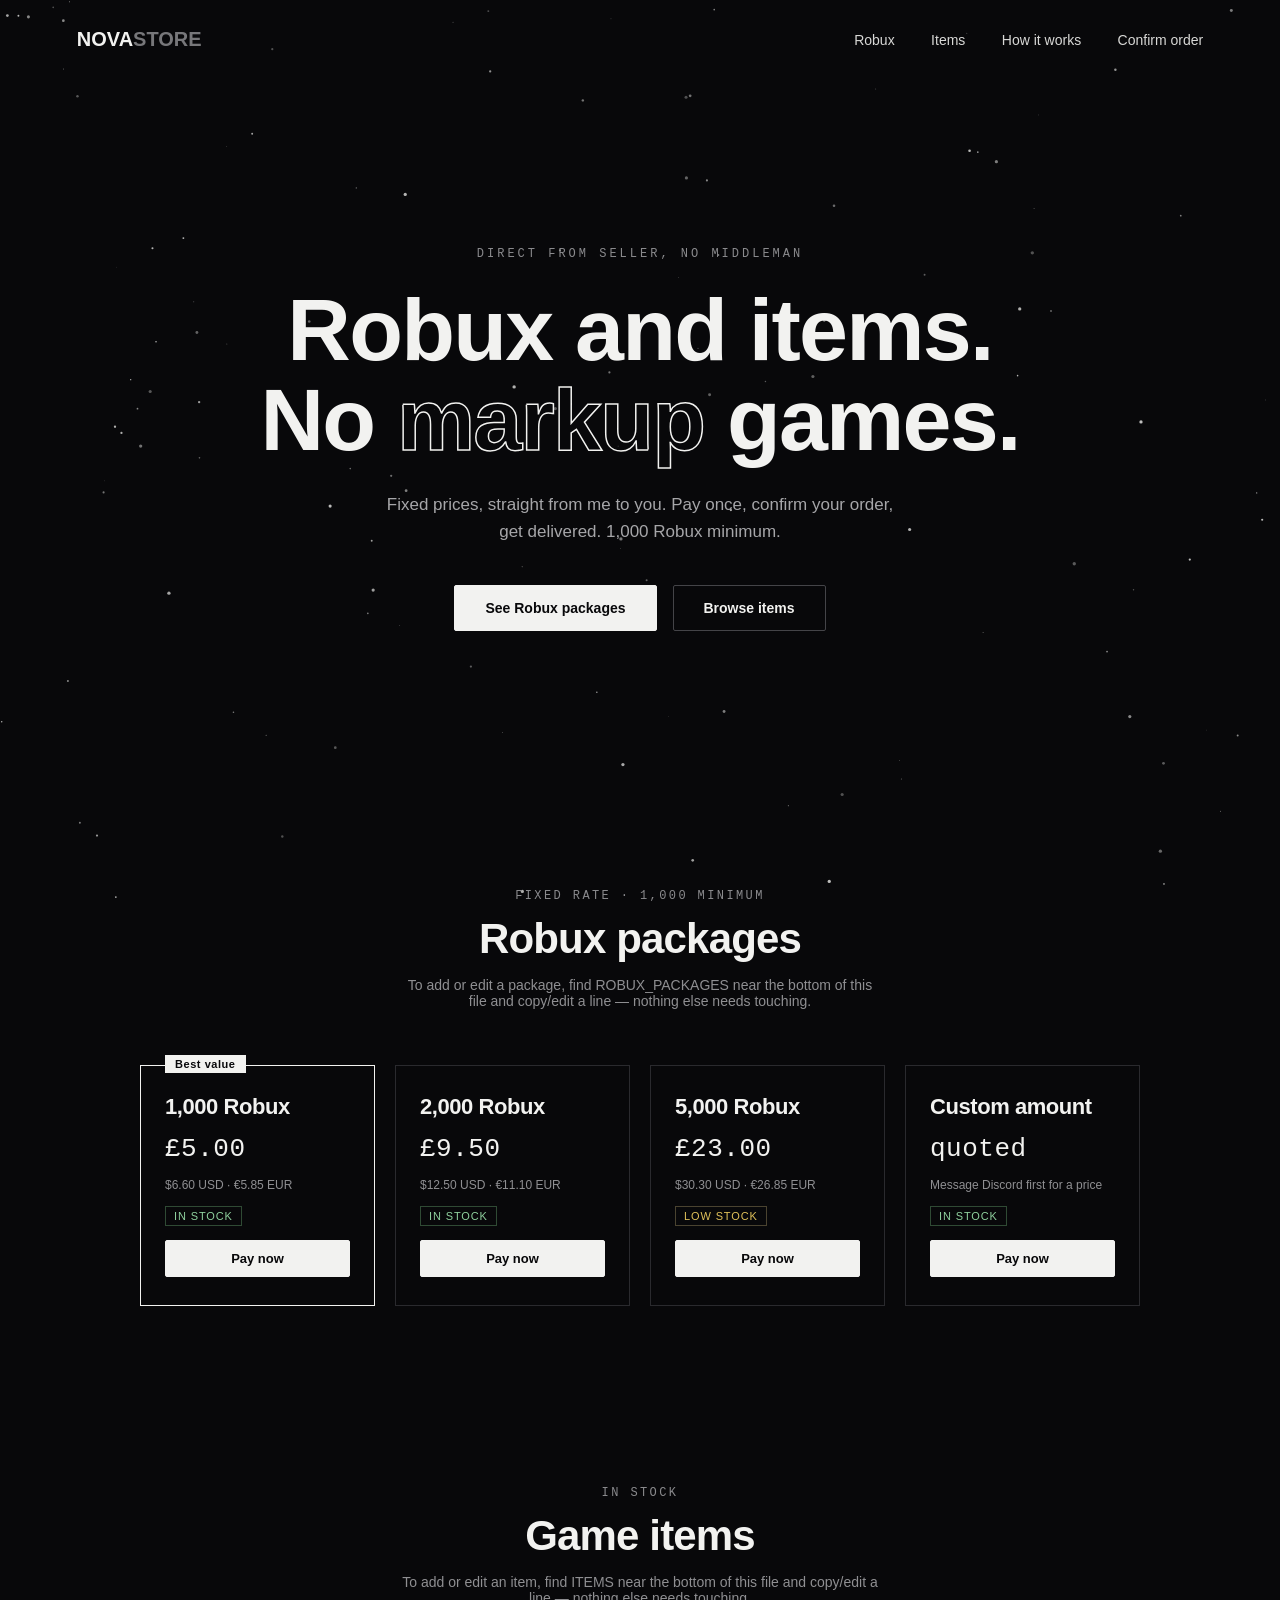
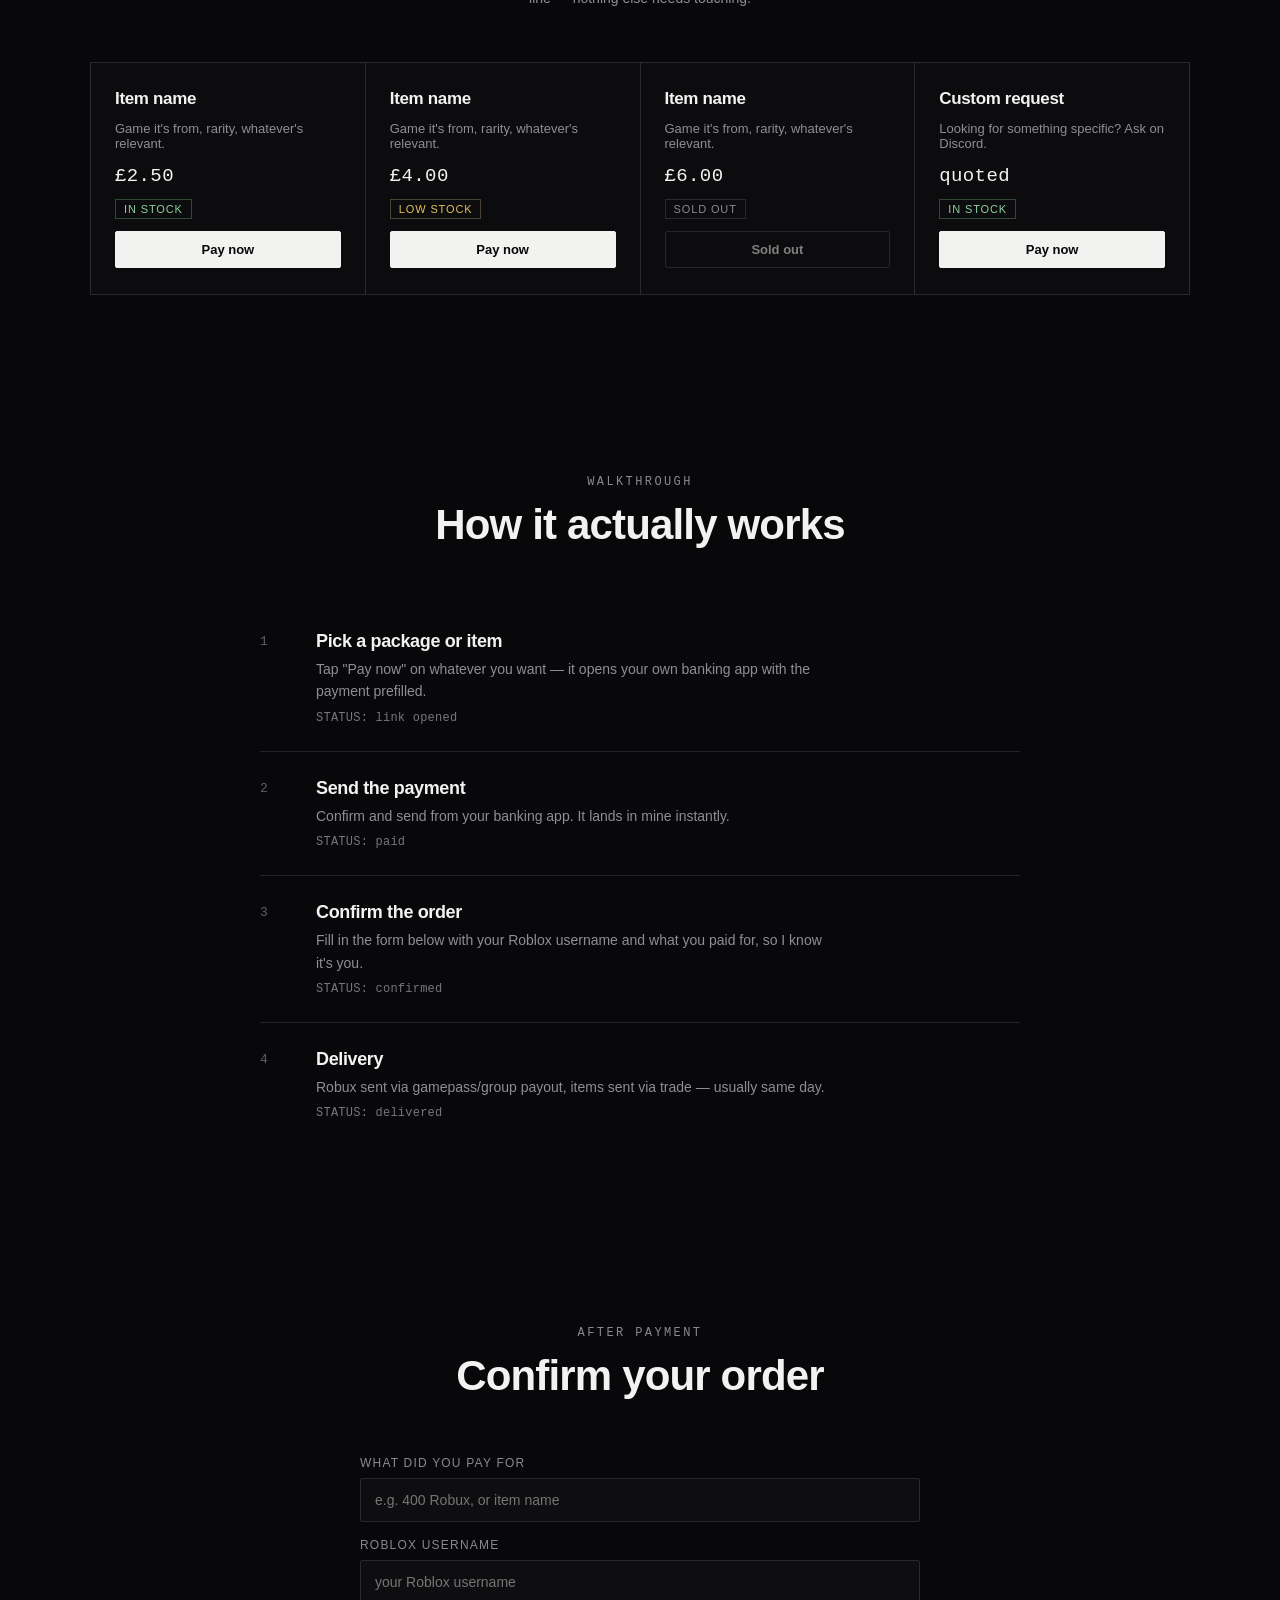
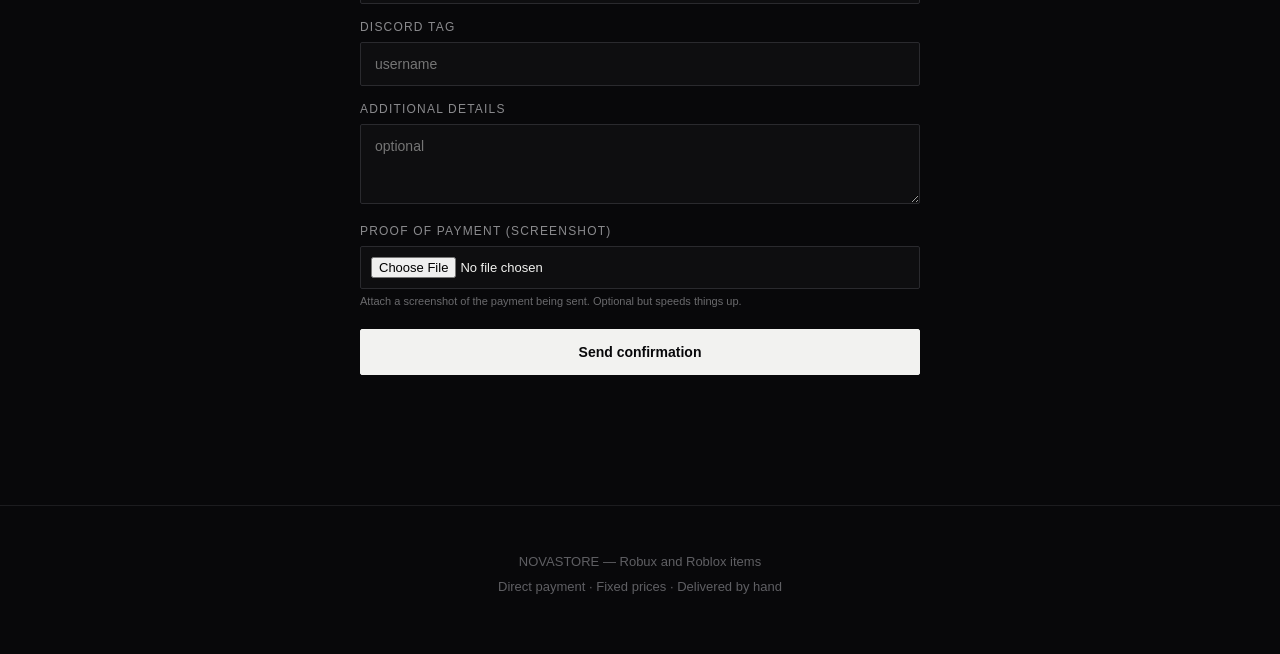
==== index.html @ 6acea012 "Add files via upload" ====
<!DOCTYPE html>
<html lang="en">
<head>
<meta charset="UTF-8">
<meta name="viewport" content="width=device-width, initial-scale=1.0">
<title>NOVA STORE — Robux & Roblox items</title>
<style>
  * { margin:0; padding:0; box-sizing:border-box; }
  html { scroll-behavior: smooth; }
  body {
    background:#08080a; color:#f2f2f0;
    font-family:'Inter', -apple-system, BlinkMacSystemFont, sans-serif;
    overflow-x:hidden;
  }
  #stars { position:fixed; top:0; left:0; width:100%; height:100%; z-index:0; pointer-events:none; }
  .content { position:relative; z-index:1; }

  h1,h2,h3 { font-family:'Space Grotesk','Archivo Black',sans-serif; letter-spacing:-0.02em; }
  .mono { font-family:'JetBrains Mono', monospace; letter-spacing:0.02em; }

  nav {
    display:flex; justify-content:space-between; align-items:center;
    padding:28px 6%; position:relative; z-index:5;
  }
  .logo { font-size:20px; font-weight:700; }
  .logo span { color:#77777a; }
  nav a { color:#d8d8d6; text-decoration:none; margin-left:32px; font-size:14px; font-weight:500; }
  nav a:hover { color:#fff; }

  .hero {
    min-height:80vh; display:flex; flex-direction:column; justify-content:center; align-items:center;
    text-align:center; padding:0 6%;
  }
  .hero .eyebrow {
    font-size:12px; color:#8a8a8d; text-transform:uppercase; letter-spacing:0.25em; margin-bottom:24px;
  }
  .hero h1 {
    font-size:clamp(40px, 8vw, 88px); font-weight:700; line-height:1.02; max-width:960px;
  }
  .hero h1 .out { -webkit-text-stroke:1.5px #f2f2f0; color:transparent; }
  .hero p {
    color:#a6a6a9; font-size:17px; max-width:520px; margin:26px 0 40px; line-height:1.6;
  }
  .btn-row { display:flex; gap:16px; flex-wrap:wrap; justify-content:center; }
  .btn {
    padding:14px 30px; border-radius:2px; font-size:14px; font-weight:600; cursor:pointer;
    text-decoration:none; display:inline-block; transition:all .2s ease; border:none;
  }
  .btn-primary { background:#f2f2f0; color:#08080a; border:1px solid #f2f2f0; }
  .btn-primary:hover { background:transparent; color:#f2f2f0; }
  .btn-ghost { background:transparent; color:#f2f2f0; border:1px solid #444448; }
  .btn-ghost:hover { border-color:#f2f2f0; }
  .btn-small { padding:10px 18px; font-size:13px; width:100%; text-align:center; }

  section { padding:90px 6%; }
  .section-head { text-align:center; margin-bottom:56px; }
  .section-head .tag { font-size:12px; color:#8a8a8d; text-transform:uppercase; letter-spacing:0.2em; }
  .section-head h2 { font-size:clamp(28px,4vw,42px); margin-top:12px; }
  .section-head p { color:#8f8f92; font-size:14px; margin-top:14px; max-width:480px; margin-left:auto; margin-right:auto; }

  .pack-grid {
    display:grid; grid-template-columns:repeat(auto-fit, minmax(220px,1fr)); gap:20px;
    max-width:1000px; margin:0 auto;
  }
  .pack-card {
    border:1px solid #2a2a2e; padding:28px 24px; position:relative; display:flex; flex-direction:column; gap:14px;
  }
  .pack-card.featured { border:1px solid #f2f2f0; }
  .pack-card .badge {
    position:absolute; top:-11px; left:24px; background:#f2f2f0; color:#08080a;
    font-size:11px; font-weight:700; padding:3px 10px; letter-spacing:0.05em;
  }
  .pack-card h3 { font-size:22px; }
  .pack-card .price { font-size:26px; }
  .pack-card .price small { font-size:13px; color:#8f8f92; font-weight:400; }
  .pack-card .note { color:#8f8f92; font-size:12px; }
  .stock { font-size:11px; text-transform:uppercase; letter-spacing:0.08em; padding:3px 8px; border:1px solid #3a3a3e; display:inline-block; width:fit-content; }
  .stock.in { color:#8fd19e; border-color:#2f4a34; }
  .stock.low { color:#e0c15a; border-color:#4a4330; }
  .stock.out { color:#8a8a8d; border-color:#2a2a2e; }

  .item-grid {
    display:grid; grid-template-columns:repeat(auto-fit, minmax(230px,1fr)); gap:1px;
    background:#2a2a2e; max-width:1100px; margin:0 auto; border:1px solid #2a2a2e;
  }
  .item-card { background:#0c0c0e; padding:26px 24px; display:flex; flex-direction:column; gap:12px; }
  .item-card h3 { font-size:17px; }
  .item-card p { color:#8f8f92; font-size:13px; }
  .item-card .price { font-size:19px; margin-top:2px; }

  .steps { max-width:760px; margin:0 auto; }
  .step {
    display:flex; gap:24px; padding:26px 0; border-bottom:1px solid #232326;
  }
  .step:last-child { border-bottom:none; }
  .step .n { font-size:13px; color:#5f5f63; min-width:32px; padding-top:3px; }
  .step h3 { font-size:18px; margin-bottom:6px; }
  .step p { color:#8f8f92; font-size:14px; line-height:1.6; max-width:520px; }
  .step .stat { margin-top:8px; font-size:12px; color:#77777a; }

  form {
    max-width:560px; margin:0 auto; display:flex; flex-direction:column; gap:16px;
  }
  .field label {
    display:block; font-size:12px; color:#8a8a8d; text-transform:uppercase;
    letter-spacing:0.1em; margin-bottom:8px;
  }
  input, select, textarea {
    width:100%; background:#0e0e10; border:1px solid #2a2a2e; color:#f2f2f0;
    padding:13px 14px; font-size:14px; font-family:inherit; border-radius:2px;
  }
  input:focus, select:focus, textarea:focus { outline:none; border-color:#f2f2f0; }
  textarea { resize:vertical; min-height:80px; }
  .submit-status { font-size:13px; margin-top:6px; min-height:18px; }
  input[type="file"] { padding:10px; font-size:13px; }
  .field .hint { font-size:11px; color:#6a6a6d; margin-top:6px; }

  footer {
    text-align:center; padding:48px 6% 60px; color:#5f5f63; font-size:13px; border-top:1px solid #1c1c1f;
  }

  @media (max-width:640px) {
    nav a { margin-left:16px; font-size:13px; }
    section { padding:64px 6%; }
  }
</style>
</head>
<body>

<canvas id="stars"></canvas>

<div class="content">

  <nav>
    <div class="logo">NOVA<span>STORE</span></div>
    <div>
      <a href="#robux">Robux</a>
      <a href="#items">Items</a>
      <a href="#how">How it works</a>
      <a href="#confirm">Confirm order</a>
    </div>
  </nav>

  <div class="hero">
    <div class="eyebrow mono">Direct from seller, no middleman</div>
    <h1>Robux and items.<br>No <span class="out">markup</span> games.</h1>
    <p>Fixed prices, straight from me to you. Pay once, confirm your order, get delivered. 1,000 Robux minimum.</p>
    <div class="btn-row">
      <a href="#robux" class="btn btn-primary">See Robux packages</a>
      <a href="#items" class="btn btn-ghost">Browse items</a>
    </div>
  </div>

  <section id="robux">
    <div class="section-head">
      <div class="tag mono">Fixed rate · 1,000 minimum</div>
      <h2>Robux packages</h2>
      <p>To add or edit a package, find ROBUX_PACKAGES near the bottom of this file and copy/edit a line — nothing else needs touching.</p>
    </div>
    <div class="pack-grid" id="packGrid"></div>
  </section>

  <section id="items">
    <div class="section-head">
      <div class="tag mono">In stock</div>
      <h2>Game items</h2>
      <p>To add or edit an item, find ITEMS near the bottom of this file and copy/edit a line — nothing else needs touching.</p>
    </div>
    <div class="item-grid" id="itemGrid"></div>
  </section>

  <section id="how">
    <div class="section-head">
      <div class="tag mono">Walkthrough</div>
      <h2>How it actually works</h2>
    </div>
    <div class="steps">
      <div class="step">
        <div class="n mono">1</div>
        <div>
          <h3>Pick a package or item</h3>
          <p>Tap "Pay now" on whatever you want — it opens your own banking app with the payment prefilled.</p>
          <div class="stat mono">STATUS: link opened</div>
        </div>
      </div>
      <div class="step">
        <div class="n mono">2</div>
        <div>
          <h3>Send the payment</h3>
          <p>Confirm and send from your banking app. It lands in mine instantly.</p>
          <div class="stat mono">STATUS: paid</div>
        </div>
      </div>
      <div class="step">
        <div class="n mono">3</div>
        <div>
          <h3>Confirm the order</h3>
          <p>Fill in the form below with your Roblox username and what you paid for, so I know it's you.</p>
          <div class="stat mono">STATUS: confirmed</div>
        </div>
      </div>
      <div class="step">
        <div class="n mono">4</div>
        <div>
          <h3>Delivery</h3>
          <p>Robux sent via gamepass/group payout, items sent via trade — usually same day.</p>
          <div class="stat mono">STATUS: delivered</div>
        </div>
      </div>
    </div>
  </section>

  <section id="confirm">
    <div class="section-head">
      <div class="tag mono">After payment</div>
      <h2>Confirm your order</h2>
    </div>
    <form id="orderForm">
      <div class="field">
        <label>What did you pay for</label>
        <input type="text" name="purchase" placeholder="e.g. 400 Robux, or item name" required>
      </div>
      <div class="field">
        <label>Roblox username</label>
        <input type="text" name="roblox" placeholder="your Roblox username" required>
      </div>
      <div class="field">
        <label>Discord tag</label>
        <input type="text" name="discord" placeholder="username" required>
      </div>
      <div class="field">
        <label>Additional details</label>
        <textarea name="notes" placeholder="optional"></textarea>
      </div>
      <div class="field">
        <label>Proof of payment (screenshot)</label>
        <input type="file" name="proof" accept="image/*">
        <div class="hint">Attach a screenshot of the payment being sent. Optional but speeds things up.</div>
      </div>
      <button type="submit" class="btn btn-primary" style="margin-top:6px;">Send confirmation</button>
      <div class="submit-status mono" id="submitStatus"></div>
    </form>
  </section>

  <footer>
    <div>NOVASTORE — Robux and Roblox items</div>
    <div style="margin-top:10px;">Direct payment · Fixed prices · Delivered by hand</div>
  </footer>

</div>

<script>
  const canvas = document.getElementById('stars');
  const ctx = canvas.getContext('2d');
  let w, h, stars;

  function resize() {
    w = canvas.width = window.innerWidth;
    h = canvas.height = window.innerHeight;
  }
  function initStars() {
    stars = [];
    const count = Math.floor((w * h) / 9000);
    for (let i = 0; i < count; i++) {
      stars.push({
        x: Math.random() * w,
        y: Math.random() * h,
        r: Math.random() * 1.4 + 0.3,
        vx: (Math.random() - 0.5) * 0.15,
        vy: (Math.random() - 0.5) * 0.15,
        alpha: Math.random() * 0.5 + 0.3
      });
    }
  }
  function draw() {
    ctx.clearRect(0, 0, w, h);
    for (const s of stars) {
      s.x += s.vx; s.y += s.vy;
      if (s.x < 0) s.x = w; if (s.x > w) s.x = 0;
      if (s.y < 0) s.y = h; if (s.y > h) s.y = 0;
      ctx.beginPath();
      ctx.arc(s.x, s.y, s.r, 0, Math.PI * 2);
      ctx.fillStyle = `rgba(242,242,240,${s.alpha})`;
      ctx.fill();
    }
    requestAnimationFrame(draw);
  }
  window.addEventListener('resize', () => { resize(); initStars(); });
  resize(); initStars(); draw();

  // ============================================================
  // EDIT BELOW TO ADD / CHANGE ROBUX PACKAGES AND ITEMS
  // Copy an existing line, change the values, save the file.
  // stock: "in" | "low" | "out"
  // ============================================================
  const ROBUX_PACKAGES = [
    { amount: "1,000 Robux", price: "£5.00", note: "$6.60 USD · €5.85 EUR", stock: "in", featured: true, link: "MONZO_LINK_1" },
    { amount: "2,000 Robux", price: "£9.50", note: "$12.50 USD · €11.10 EUR", stock: "in", featured: false, link: "MONZO_LINK_2" },
    { amount: "5,000 Robux", price: "£23.00", note: "$30.30 USD · €26.85 EUR", stock: "low", featured: false, link: "MONZO_LINK_3" },
    { amount: "Custom amount", price: "quoted", note: "Message Discord first for a price", stock: "in", featured: false, link: "#confirm" }
  ];

  const ITEMS = [
    { name: "Item name", desc: "Game it's from, rarity, whatever's relevant.", price: "£2.50", stock: "in", link: "MONZO_LINK_4" },
    { name: "Item name", desc: "Game it's from, rarity, whatever's relevant.", price: "£4.00", stock: "low", link: "MONZO_LINK_5" },
    { name: "Item name", desc: "Game it's from, rarity, whatever's relevant.", price: "£6.00", stock: "out", link: "MONZO_LINK_6" },
    { name: "Custom request", desc: "Looking for something specific? Ask on Discord.", price: "quoted", stock: "in", link: "#confirm" }
  ];

  const stockLabel = { in: "In stock", low: "Low stock", out: "Sold out" };

  function renderPackages() {
    const grid = document.getElementById('packGrid');
    grid.innerHTML = ROBUX_PACKAGES.map(p => `
      <div class="pack-card ${p.featured ? 'featured' : ''}">
        ${p.featured ? '<div class="badge">Best value</div>' : ''}
        <h3>${p.amount}</h3>
        <div class="price mono">${p.price}</div>
        <div class="note">${p.note}</div>
        <div class="stock ${p.stock}">${stockLabel[p.stock]}</div>
        ${p.stock === 'out'
          ? `<button class="btn btn-ghost btn-small" disabled style="opacity:.5;cursor:not-allowed;">Sold out</button>`
          : `<a href="${p.link}" target="${p.link.startsWith('#') ? '_self' : '_blank'}" class="btn btn-primary btn-small">Pay now</a>`
        }
      </div>
    `).join('');
  }

  function renderItems() {
    const grid = document.getElementById('itemGrid');
    grid.innerHTML = ITEMS.map(i => `
      <div class="item-card">
        <h3>${i.name}</h3>
        <p>${i.desc}</p>
        <div class="price mono">${i.price}</div>
        <div class="stock ${i.stock}">${stockLabel[i.stock]}</div>
        ${i.stock === 'out'
          ? `<button class="btn btn-ghost btn-small" disabled style="opacity:.5;cursor:not-allowed;">Sold out</button>`
          : `<a href="${i.link}" target="${i.link.startsWith('#') ? '_self' : '_blank'}" class="btn btn-primary btn-small">Pay now</a>`
        }
      </div>
    `).join('');
  }

  renderPackages();
  renderItems();

  const WEBHOOK_URL = "PASTE_YOUR_DISCORD_WEBHOOK_URL_HERE";

  document.getElementById('orderForm').addEventListener('submit', async (e) => {
    e.preventDefault();
    const status = document.getElementById('submitStatus');
    const formEl = e.target;
    const data = Object.fromEntries(new FormData(formEl).entries());
    const fileInput = formEl.querySelector('input[type="file"]');
    const file = fileInput.files[0];

    if (WEBHOOK_URL.includes("PASTE_YOUR")) {
      status.textContent = "Webhook not configured yet — edit WEBHOOK_URL in the script.";
      status.style.color = "#e0a15a";
      return;
    }

    status.textContent = "Sending confirmation...";
    status.style.color = "#8f8f92";

    const embed = {
      embeds: [{
        title: "New order confirmation",
        color: 0xf2f2f0,
        fields: [
          { name: "Purchase", value: data.purchase, inline: true },
          { name: "Roblox username", value: data.roblox, inline: true },
          { name: "Discord", value: data.discord, inline: true },
          { name: "Additional details", value: data.notes || "none" }
        ],
        timestamp: new Date().toISOString()
      }]
    };

    try {
      let res;
      if (file) {
        // Send as multipart so the screenshot attaches directly to the Discord message
        const payload = new FormData();
        payload.append('payload_json', JSON.stringify(embed));
        payload.append('files[0]', file, file.name);
        res = await fetch(WEBHOOK_URL, { method: "POST", body: payload });
      } else {
        res = await fetch(WEBHOOK_URL, {
          method: "POST",
          headers: { "Content-Type": "application/json" },
          body: JSON.stringify(embed)
        });
      }
      if (res.ok) {
        status.textContent = "Sent — check Discord shortly.";
        status.style.color = "#8fd19e";
        formEl.reset();
      } else {
        status.textContent = "Something went wrong sending the confirmation.";
        status.style.color = "#e08a8a";
      }
    } catch (err) {
      status.textContent = "Network error — try again.";
      status.style.color = "#e08a8a";
    }
  });
</script>

</body>
</html>
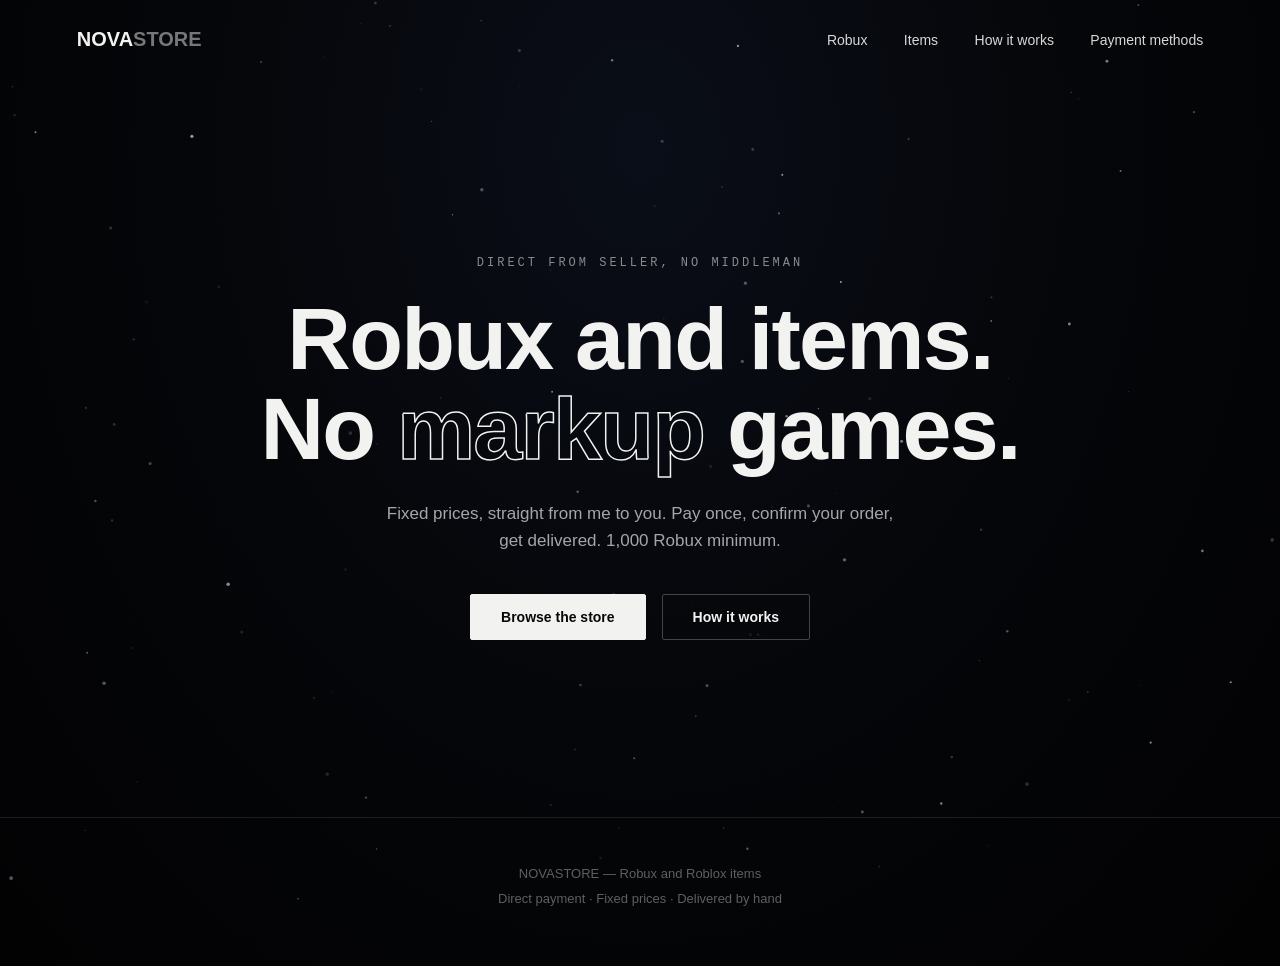
==== commit dd836684: "Add files via upload" ====
--- a/index.html
+++ b/index.html
@@ -4,126 +4,7 @@
 <meta charset="UTF-8">
 <meta name="viewport" content="width=device-width, initial-scale=1.0">
 <title>NOVA STORE — Robux & Roblox items</title>
-<style>
-  * { margin:0; padding:0; box-sizing:border-box; }
-  html { scroll-behavior: smooth; }
-  body {
-    background:#08080a; color:#f2f2f0;
-    font-family:'Inter', -apple-system, BlinkMacSystemFont, sans-serif;
-    overflow-x:hidden;
-  }
-  #stars { position:fixed; top:0; left:0; width:100%; height:100%; z-index:0; pointer-events:none; }
-  .content { position:relative; z-index:1; }
-
-  h1,h2,h3 { font-family:'Space Grotesk','Archivo Black',sans-serif; letter-spacing:-0.02em; }
-  .mono { font-family:'JetBrains Mono', monospace; letter-spacing:0.02em; }
-
-  nav {
-    display:flex; justify-content:space-between; align-items:center;
-    padding:28px 6%; position:relative; z-index:5;
-  }
-  .logo { font-size:20px; font-weight:700; }
-  .logo span { color:#77777a; }
-  nav a { color:#d8d8d6; text-decoration:none; margin-left:32px; font-size:14px; font-weight:500; }
-  nav a:hover { color:#fff; }
-
-  .hero {
-    min-height:80vh; display:flex; flex-direction:column; justify-content:center; align-items:center;
-    text-align:center; padding:0 6%;
-  }
-  .hero .eyebrow {
-    font-size:12px; color:#8a8a8d; text-transform:uppercase; letter-spacing:0.25em; margin-bottom:24px;
-  }
-  .hero h1 {
-    font-size:clamp(40px, 8vw, 88px); font-weight:700; line-height:1.02; max-width:960px;
-  }
-  .hero h1 .out { -webkit-text-stroke:1.5px #f2f2f0; color:transparent; }
-  .hero p {
-    color:#a6a6a9; font-size:17px; max-width:520px; margin:26px 0 40px; line-height:1.6;
-  }
-  .btn-row { display:flex; gap:16px; flex-wrap:wrap; justify-content:center; }
-  .btn {
-    padding:14px 30px; border-radius:2px; font-size:14px; font-weight:600; cursor:pointer;
-    text-decoration:none; display:inline-block; transition:all .2s ease; border:none;
-  }
-  .btn-primary { background:#f2f2f0; color:#08080a; border:1px solid #f2f2f0; }
-  .btn-primary:hover { background:transparent; color:#f2f2f0; }
-  .btn-ghost { background:transparent; color:#f2f2f0; border:1px solid #444448; }
-  .btn-ghost:hover { border-color:#f2f2f0; }
-  .btn-small { padding:10px 18px; font-size:13px; width:100%; text-align:center; }
-
-  section { padding:90px 6%; }
-  .section-head { text-align:center; margin-bottom:56px; }
-  .section-head .tag { font-size:12px; color:#8a8a8d; text-transform:uppercase; letter-spacing:0.2em; }
-  .section-head h2 { font-size:clamp(28px,4vw,42px); margin-top:12px; }
-  .section-head p { color:#8f8f92; font-size:14px; margin-top:14px; max-width:480px; margin-left:auto; margin-right:auto; }
-
-  .pack-grid {
-    display:grid; grid-template-columns:repeat(auto-fit, minmax(220px,1fr)); gap:20px;
-    max-width:1000px; margin:0 auto;
-  }
-  .pack-card {
-    border:1px solid #2a2a2e; padding:28px 24px; position:relative; display:flex; flex-direction:column; gap:14px;
-  }
-  .pack-card.featured { border:1px solid #f2f2f0; }
-  .pack-card .badge {
-    position:absolute; top:-11px; left:24px; background:#f2f2f0; color:#08080a;
-    font-size:11px; font-weight:700; padding:3px 10px; letter-spacing:0.05em;
-  }
-  .pack-card h3 { font-size:22px; }
-  .pack-card .price { font-size:26px; }
-  .pack-card .price small { font-size:13px; color:#8f8f92; font-weight:400; }
-  .pack-card .note { color:#8f8f92; font-size:12px; }
-  .stock { font-size:11px; text-transform:uppercase; letter-spacing:0.08em; padding:3px 8px; border:1px solid #3a3a3e; display:inline-block; width:fit-content; }
-  .stock.in { color:#8fd19e; border-color:#2f4a34; }
-  .stock.low { color:#e0c15a; border-color:#4a4330; }
-  .stock.out { color:#8a8a8d; border-color:#2a2a2e; }
-
-  .item-grid {
-    display:grid; grid-template-columns:repeat(auto-fit, minmax(230px,1fr)); gap:1px;
-    background:#2a2a2e; max-width:1100px; margin:0 auto; border:1px solid #2a2a2e;
-  }
-  .item-card { background:#0c0c0e; padding:26px 24px; display:flex; flex-direction:column; gap:12px; }
-  .item-card h3 { font-size:17px; }
-  .item-card p { color:#8f8f92; font-size:13px; }
-  .item-card .price { font-size:19px; margin-top:2px; }
-
-  .steps { max-width:760px; margin:0 auto; }
-  .step {
-    display:flex; gap:24px; padding:26px 0; border-bottom:1px solid #232326;
-  }
-  .step:last-child { border-bottom:none; }
-  .step .n { font-size:13px; color:#5f5f63; min-width:32px; padding-top:3px; }
-  .step h3 { font-size:18px; margin-bottom:6px; }
-  .step p { color:#8f8f92; font-size:14px; line-height:1.6; max-width:520px; }
-  .step .stat { margin-top:8px; font-size:12px; color:#77777a; }
-
-  form {
-    max-width:560px; margin:0 auto; display:flex; flex-direction:column; gap:16px;
-  }
-  .field label {
-    display:block; font-size:12px; color:#8a8a8d; text-transform:uppercase;
-    letter-spacing:0.1em; margin-bottom:8px;
-  }
-  input, select, textarea {
-    width:100%; background:#0e0e10; border:1px solid #2a2a2e; color:#f2f2f0;
-    padding:13px 14px; font-size:14px; font-family:inherit; border-radius:2px;
-  }
-  input:focus, select:focus, textarea:focus { outline:none; border-color:#f2f2f0; }
-  textarea { resize:vertical; min-height:80px; }
-  .submit-status { font-size:13px; margin-top:6px; min-height:18px; }
-  input[type="file"] { padding:10px; font-size:13px; }
-  .field .hint { font-size:11px; color:#6a6a6d; margin-top:6px; }
-
-  footer {
-    text-align:center; padding:48px 6% 60px; color:#5f5f63; font-size:13px; border-top:1px solid #1c1c1f;
-  }
-
-  @media (max-width:640px) {
-    nav a { margin-left:16px; font-size:13px; }
-    section { padding:64px 6%; }
-  }
-</style>
+<link rel="stylesheet" href="style.css">
 </head>
 <body>
 
@@ -132,12 +13,12 @@
 <div class="content">
 
   <nav>
-    <div class="logo">NOVA<span>STORE</span></div>
-    <div>
-      <a href="#robux">Robux</a>
-      <a href="#items">Items</a>
-      <a href="#how">How it works</a>
-      <a href="#confirm">Confirm order</a>
+    <a href="index.html" class="logo">NOVA<span>STORE</span></a>
+    <div class="links">
+      <a href="store.html#robux">Robux</a>
+      <a href="store.html#items">Items</a>
+      <a href="store.html#how">How it works</a>
+      <a href="store.html#payments">Payment methods</a>
     </div>
   </nav>
 
@@ -146,101 +27,10 @@
     <h1>Robux and items.<br>No <span class="out">markup</span> games.</h1>
     <p>Fixed prices, straight from me to you. Pay once, confirm your order, get delivered. 1,000 Robux minimum.</p>
     <div class="btn-row">
-      <a href="#robux" class="btn btn-primary">See Robux packages</a>
-      <a href="#items" class="btn btn-ghost">Browse items</a>
+      <a href="store.html" class="btn btn-primary">Browse the store</a>
+      <a href="store.html#how" class="btn btn-ghost">How it works</a>
     </div>
   </div>
-
-  <section id="robux">
-    <div class="section-head">
-      <div class="tag mono">Fixed rate · 1,000 minimum</div>
-      <h2>Robux packages</h2>
-      <p>To add or edit a package, find ROBUX_PACKAGES near the bottom of this file and copy/edit a line — nothing else needs touching.</p>
-    </div>
-    <div class="pack-grid" id="packGrid"></div>
-  </section>
-
-  <section id="items">
-    <div class="section-head">
-      <div class="tag mono">In stock</div>
-      <h2>Game items</h2>
-      <p>To add or edit an item, find ITEMS near the bottom of this file and copy/edit a line — nothing else needs touching.</p>
-    </div>
-    <div class="item-grid" id="itemGrid"></div>
-  </section>
-
-  <section id="how">
-    <div class="section-head">
-      <div class="tag mono">Walkthrough</div>
-      <h2>How it actually works</h2>
-    </div>
-    <div class="steps">
-      <div class="step">
-        <div class="n mono">1</div>
-        <div>
-          <h3>Pick a package or item</h3>
-          <p>Tap "Pay now" on whatever you want — it opens your own banking app with the payment prefilled.</p>
-          <div class="stat mono">STATUS: link opened</div>
-        </div>
-      </div>
-      <div class="step">
-        <div class="n mono">2</div>
-        <div>
-          <h3>Send the payment</h3>
-          <p>Confirm and send from your banking app. It lands in mine instantly.</p>
-          <div class="stat mono">STATUS: paid</div>
-        </div>
-      </div>
-      <div class="step">
-        <div class="n mono">3</div>
-        <div>
-          <h3>Confirm the order</h3>
-          <p>Fill in the form below with your Roblox username and what you paid for, so I know it's you.</p>
-          <div class="stat mono">STATUS: confirmed</div>
-        </div>
-      </div>
-      <div class="step">
-        <div class="n mono">4</div>
-        <div>
-          <h3>Delivery</h3>
-          <p>Robux sent via gamepass/group payout, items sent via trade — usually same day.</p>
-          <div class="stat mono">STATUS: delivered</div>
-        </div>
-      </div>
-    </div>
-  </section>
-
-  <section id="confirm">
-    <div class="section-head">
-      <div class="tag mono">After payment</div>
-      <h2>Confirm your order</h2>
-    </div>
-    <form id="orderForm">
-      <div class="field">
-        <label>What did you pay for</label>
-        <input type="text" name="purchase" placeholder="e.g. 400 Robux, or item name" required>
-      </div>
-      <div class="field">
-        <label>Roblox username</label>
-        <input type="text" name="roblox" placeholder="your Roblox username" required>
-      </div>
-      <div class="field">
-        <label>Discord tag</label>
-        <input type="text" name="discord" placeholder="username" required>
-      </div>
-      <div class="field">
-        <label>Additional details</label>
-        <textarea name="notes" placeholder="optional"></textarea>
-      </div>
-      <div class="field">
-        <label>Proof of payment (screenshot)</label>
-        <input type="file" name="proof" accept="image/*">
-        <div class="hint">Attach a screenshot of the payment being sent. Optional but speeds things up.</div>
-      </div>
-      <button type="submit" class="btn btn-primary" style="margin-top:6px;">Send confirmation</button>
-      <div class="submit-status mono" id="submitStatus"></div>
-    </form>
-  </section>
 
   <footer>
     <div>NOVASTORE — Robux and Roblox items</div>
@@ -249,164 +39,6 @@
 
 </div>
 
-<script>
-  const canvas = document.getElementById('stars');
-  const ctx = canvas.getContext('2d');
-  let w, h, stars;
-
-  function resize() {
-    w = canvas.width = window.innerWidth;
-    h = canvas.height = window.innerHeight;
-  }
-  function initStars() {
-    stars = [];
-    const count = Math.floor((w * h) / 9000);
-    for (let i = 0; i < count; i++) {
-      stars.push({
-        x: Math.random() * w,
-        y: Math.random() * h,
-        r: Math.random() * 1.4 + 0.3,
-        vx: (Math.random() - 0.5) * 0.15,
-        vy: (Math.random() - 0.5) * 0.15,
-        alpha: Math.random() * 0.5 + 0.3
-      });
-    }
-  }
-  function draw() {
-    ctx.clearRect(0, 0, w, h);
-    for (const s of stars) {
-      s.x += s.vx; s.y += s.vy;
-      if (s.x < 0) s.x = w; if (s.x > w) s.x = 0;
-      if (s.y < 0) s.y = h; if (s.y > h) s.y = 0;
-      ctx.beginPath();
-      ctx.arc(s.x, s.y, s.r, 0, Math.PI * 2);
-      ctx.fillStyle = `rgba(242,242,240,${s.alpha})`;
-      ctx.fill();
-    }
-    requestAnimationFrame(draw);
-  }
-  window.addEventListener('resize', () => { resize(); initStars(); });
-  resize(); initStars(); draw();
-
-  // ============================================================
-  // EDIT BELOW TO ADD / CHANGE ROBUX PACKAGES AND ITEMS
-  // Copy an existing line, change the values, save the file.
-  // stock: "in" | "low" | "out"
-  // ============================================================
-  const ROBUX_PACKAGES = [
-    { amount: "1,000 Robux", price: "£5.00", note: "$6.60 USD · €5.85 EUR", stock: "in", featured: true, link: "MONZO_LINK_1" },
-    { amount: "2,000 Robux", price: "£9.50", note: "$12.50 USD · €11.10 EUR", stock: "in", featured: false, link: "MONZO_LINK_2" },
-    { amount: "5,000 Robux", price: "£23.00", note: "$30.30 USD · €26.85 EUR", stock: "low", featured: false, link: "MONZO_LINK_3" },
-    { amount: "Custom amount", price: "quoted", note: "Message Discord first for a price", stock: "in", featured: false, link: "#confirm" }
-  ];
-
-  const ITEMS = [
-    { name: "Item name", desc: "Game it's from, rarity, whatever's relevant.", price: "£2.50", stock: "in", link: "MONZO_LINK_4" },
-    { name: "Item name", desc: "Game it's from, rarity, whatever's relevant.", price: "£4.00", stock: "low", link: "MONZO_LINK_5" },
-    { name: "Item name", desc: "Game it's from, rarity, whatever's relevant.", price: "£6.00", stock: "out", link: "MONZO_LINK_6" },
-    { name: "Custom request", desc: "Looking for something specific? Ask on Discord.", price: "quoted", stock: "in", link: "#confirm" }
-  ];
-
-  const stockLabel = { in: "In stock", low: "Low stock", out: "Sold out" };
-
-  function renderPackages() {
-    const grid = document.getElementById('packGrid');
-    grid.innerHTML = ROBUX_PACKAGES.map(p => `
-      <div class="pack-card ${p.featured ? 'featured' : ''}">
-        ${p.featured ? '<div class="badge">Best value</div>' : ''}
-        <h3>${p.amount}</h3>
-        <div class="price mono">${p.price}</div>
-        <div class="note">${p.note}</div>
-        <div class="stock ${p.stock}">${stockLabel[p.stock]}</div>
-        ${p.stock === 'out'
-          ? `<button class="btn btn-ghost btn-small" disabled style="opacity:.5;cursor:not-allowed;">Sold out</button>`
-          : `<a href="${p.link}" target="${p.link.startsWith('#') ? '_self' : '_blank'}" class="btn btn-primary btn-small">Pay now</a>`
-        }
-      </div>
-    `).join('');
-  }
-
-  function renderItems() {
-    const grid = document.getElementById('itemGrid');
-    grid.innerHTML = ITEMS.map(i => `
-      <div class="item-card">
-        <h3>${i.name}</h3>
-        <p>${i.desc}</p>
-        <div class="price mono">${i.price}</div>
-        <div class="stock ${i.stock}">${stockLabel[i.stock]}</div>
-        ${i.stock === 'out'
-          ? `<button class="btn btn-ghost btn-small" disabled style="opacity:.5;cursor:not-allowed;">Sold out</button>`
-          : `<a href="${i.link}" target="${i.link.startsWith('#') ? '_self' : '_blank'}" class="btn btn-primary btn-small">Pay now</a>`
-        }
-      </div>
-    `).join('');
-  }
-
-  renderPackages();
-  renderItems();
-
-  const WEBHOOK_URL = "PASTE_YOUR_DISCORD_WEBHOOK_URL_HERE";
-
-  document.getElementById('orderForm').addEventListener('submit', async (e) => {
-    e.preventDefault();
-    const status = document.getElementById('submitStatus');
-    const formEl = e.target;
-    const data = Object.fromEntries(new FormData(formEl).entries());
-    const fileInput = formEl.querySelector('input[type="file"]');
-    const file = fileInput.files[0];
-
-    if (WEBHOOK_URL.includes("PASTE_YOUR")) {
-      status.textContent = "Webhook not configured yet — edit WEBHOOK_URL in the script.";
-      status.style.color = "#e0a15a";
-      return;
-    }
-
-    status.textContent = "Sending confirmation...";
-    status.style.color = "#8f8f92";
-
-    const embed = {
-      embeds: [{
-        title: "New order confirmation",
-        color: 0xf2f2f0,
-        fields: [
-          { name: "Purchase", value: data.purchase, inline: true },
-          { name: "Roblox username", value: data.roblox, inline: true },
-          { name: "Discord", value: data.discord, inline: true },
-          { name: "Additional details", value: data.notes || "none" }
-        ],
-        timestamp: new Date().toISOString()
-      }]
-    };
-
-    try {
-      let res;
-      if (file) {
-        // Send as multipart so the screenshot attaches directly to the Discord message
-        const payload = new FormData();
-        payload.append('payload_json', JSON.stringify(embed));
-        payload.append('files[0]', file, file.name);
-        res = await fetch(WEBHOOK_URL, { method: "POST", body: payload });
-      } else {
-        res = await fetch(WEBHOOK_URL, {
-          method: "POST",
-          headers: { "Content-Type": "application/json" },
-          body: JSON.stringify(embed)
-        });
-      }
-      if (res.ok) {
-        status.textContent = "Sent — check Discord shortly.";
-        status.style.color = "#8fd19e";
-        formEl.reset();
-      } else {
-        status.textContent = "Something went wrong sending the confirmation.";
-        status.style.color = "#e08a8a";
-      }
-    } catch (err) {
-      status.textContent = "Network error — try again.";
-      status.style.color = "#e08a8a";
-    }
-  });
-</script>
-
+<script src="stars.js"></script>
 </body>
 </html>
--- a/style.css
+++ b/style.css
@@ -0,0 +1,130 @@
+* { margin:0; padding:0; box-sizing:border-box; }
+html { scroll-behavior: smooth; }
+body {
+  background: radial-gradient(ellipse at 50% 15%, #0a0e18 0%, #050609 50%, #020203 100%);
+  color:#f2f2f0;
+  font-family:'Inter', -apple-system, BlinkMacSystemFont, sans-serif;
+  overflow-x:hidden;
+  min-height:100vh;
+}
+#stars { position:fixed; top:0; left:0; width:100%; height:100%; z-index:0; pointer-events:none; }
+.content { position:relative; z-index:1; }
+
+h1,h2,h3 { font-family:'Space Grotesk','Archivo Black',sans-serif; letter-spacing:-0.02em; }
+.mono { font-family:'JetBrains Mono', monospace; letter-spacing:0.02em; }
+
+nav {
+  display:flex; justify-content:space-between; align-items:center;
+  padding:28px 6%; position:relative; z-index:5;
+}
+.logo { font-size:20px; font-weight:700; text-decoration:none; color:#f2f2f0; }
+.logo span { color:#77777a; }
+nav .links a { color:#d8d8d6; text-decoration:none; margin-left:32px; font-size:14px; font-weight:500; }
+nav .links a:hover { color:#fff; }
+
+.hero {
+  min-height:82vh; display:flex; flex-direction:column; justify-content:center; align-items:center;
+  text-align:center; padding:0 6%;
+}
+.hero .eyebrow {
+  font-size:12px; color:#8a8a8d; text-transform:uppercase; letter-spacing:0.25em; margin-bottom:24px;
+}
+.hero h1 {
+  font-size:clamp(40px, 8vw, 88px); font-weight:700; line-height:1.02; max-width:960px;
+}
+.hero h1 .out { -webkit-text-stroke:1.5px #f2f2f0; color:transparent; }
+.hero p {
+  color:#a6a6a9; font-size:17px; max-width:520px; margin:26px 0 40px; line-height:1.6;
+}
+.btn-row { display:flex; gap:16px; flex-wrap:wrap; justify-content:center; }
+.btn {
+  padding:14px 30px; border-radius:2px; font-size:14px; font-weight:600; cursor:pointer;
+  text-decoration:none; display:inline-block; transition:all .2s ease; border:none;
+}
+.btn-primary { background:#f2f2f0; color:#08080a; border:1px solid #f2f2f0; }
+.btn-primary:hover { background:transparent; color:#f2f2f0; }
+.btn-ghost { background:transparent; color:#f2f2f0; border:1px solid #444448; }
+.btn-ghost:hover { border-color:#f2f2f0; }
+.btn-small { padding:10px 18px; font-size:13px; width:100%; text-align:center; }
+
+section { padding:90px 6%; }
+.section-head { text-align:center; margin-bottom:56px; }
+.section-head .tag { font-size:12px; color:#8a8a8d; text-transform:uppercase; letter-spacing:0.2em; }
+.section-head h2 { font-size:clamp(28px,4vw,42px); margin-top:12px; }
+.section-head p { color:#8f8f92; font-size:14px; margin-top:14px; max-width:480px; margin-left:auto; margin-right:auto; }
+
+.pack-grid {
+  display:grid; grid-template-columns:repeat(auto-fit, minmax(220px,1fr)); gap:20px;
+  max-width:1000px; margin:0 auto;
+}
+.pack-card {
+  border:1px solid #2a2a2e; padding:28px 24px; position:relative; display:flex; flex-direction:column; gap:14px;
+  background:rgba(10,10,12,0.5);
+}
+.pack-card.featured { border:1px solid #f2f2f0; }
+.pack-card .badge {
+  position:absolute; top:-11px; left:24px; background:#f2f2f0; color:#08080a;
+  font-size:11px; font-weight:700; padding:3px 10px; letter-spacing:0.05em;
+}
+.pack-card h3 { font-size:22px; }
+.pack-card .price { font-size:26px; }
+.pack-card .price small { font-size:13px; color:#8f8f92; font-weight:400; }
+.pack-card .note { color:#8f8f92; font-size:12px; }
+.stock { font-size:11px; text-transform:uppercase; letter-spacing:0.08em; padding:3px 8px; border:1px solid #3a3a3e; display:inline-block; width:fit-content; }
+.stock.in { color:#8fd19e; border-color:#2f4a34; }
+.stock.low { color:#e0c15a; border-color:#4a4330; }
+.stock.out { color:#8a8a8d; border-color:#2a2a2e; }
+
+.item-grid {
+  display:grid; grid-template-columns:repeat(auto-fit, minmax(230px,1fr)); gap:1px;
+  background:#2a2a2e; max-width:1100px; margin:0 auto; border:1px solid #2a2a2e;
+}
+.item-card { background:rgba(12,12,14,0.85); padding:26px 24px; display:flex; flex-direction:column; gap:12px; }
+.item-card h3 { font-size:17px; }
+.item-card p { color:#8f8f92; font-size:13px; }
+.item-card .price { font-size:19px; margin-top:2px; }
+
+.steps { max-width:760px; margin:0 auto; }
+.step {
+  display:flex; gap:24px; padding:26px 0; border-bottom:1px solid #232326;
+}
+.step:last-child { border-bottom:none; }
+.step .n { font-size:13px; color:#5f5f63; min-width:32px; padding-top:3px; }
+.step h3 { font-size:18px; margin-bottom:6px; }
+.step p { color:#8f8f92; font-size:14px; line-height:1.6; max-width:520px; }
+.step .stat { margin-top:8px; font-size:12px; color:#77777a; }
+
+.pay-grid {
+  display:grid; grid-template-columns:repeat(auto-fit, minmax(240px,1fr)); gap:20px;
+  max-width:800px; margin:0 auto;
+}
+.pay-card { border:1px solid #2a2a2e; padding:24px; }
+.pay-card h3 { font-size:16px; margin-bottom:8px; }
+.pay-card p { color:#8f8f92; font-size:13px; line-height:1.6; }
+.pay-card .tagline { font-size:11px; color:#6a6a6d; text-transform:uppercase; letter-spacing:0.08em; margin-top:10px; display:block; }
+
+form {
+  max-width:560px; margin:0 auto; display:flex; flex-direction:column; gap:16px;
+}
+.field label {
+  display:block; font-size:12px; color:#8a8a8d; text-transform:uppercase;
+  letter-spacing:0.1em; margin-bottom:8px;
+}
+input, select, textarea {
+  width:100%; background:#0e0e10; border:1px solid #2a2a2e; color:#f2f2f0;
+  padding:13px 14px; font-size:14px; font-family:inherit; border-radius:2px;
+}
+input:focus, select:focus, textarea:focus { outline:none; border-color:#f2f2f0; }
+textarea { resize:vertical; min-height:80px; }
+.submit-status { font-size:13px; margin-top:6px; min-height:18px; }
+input[type="file"] { padding:10px; font-size:13px; }
+.field .hint { font-size:11px; color:#6a6a6d; margin-top:6px; }
+
+footer {
+  text-align:center; padding:48px 6% 60px; color:#5f5f63; font-size:13px; border-top:1px solid #1c1c1f;
+}
+
+@media (max-width:640px) {
+  nav .links a { margin-left:16px; font-size:13px; }
+  section { padding:64px 6%; }
+}
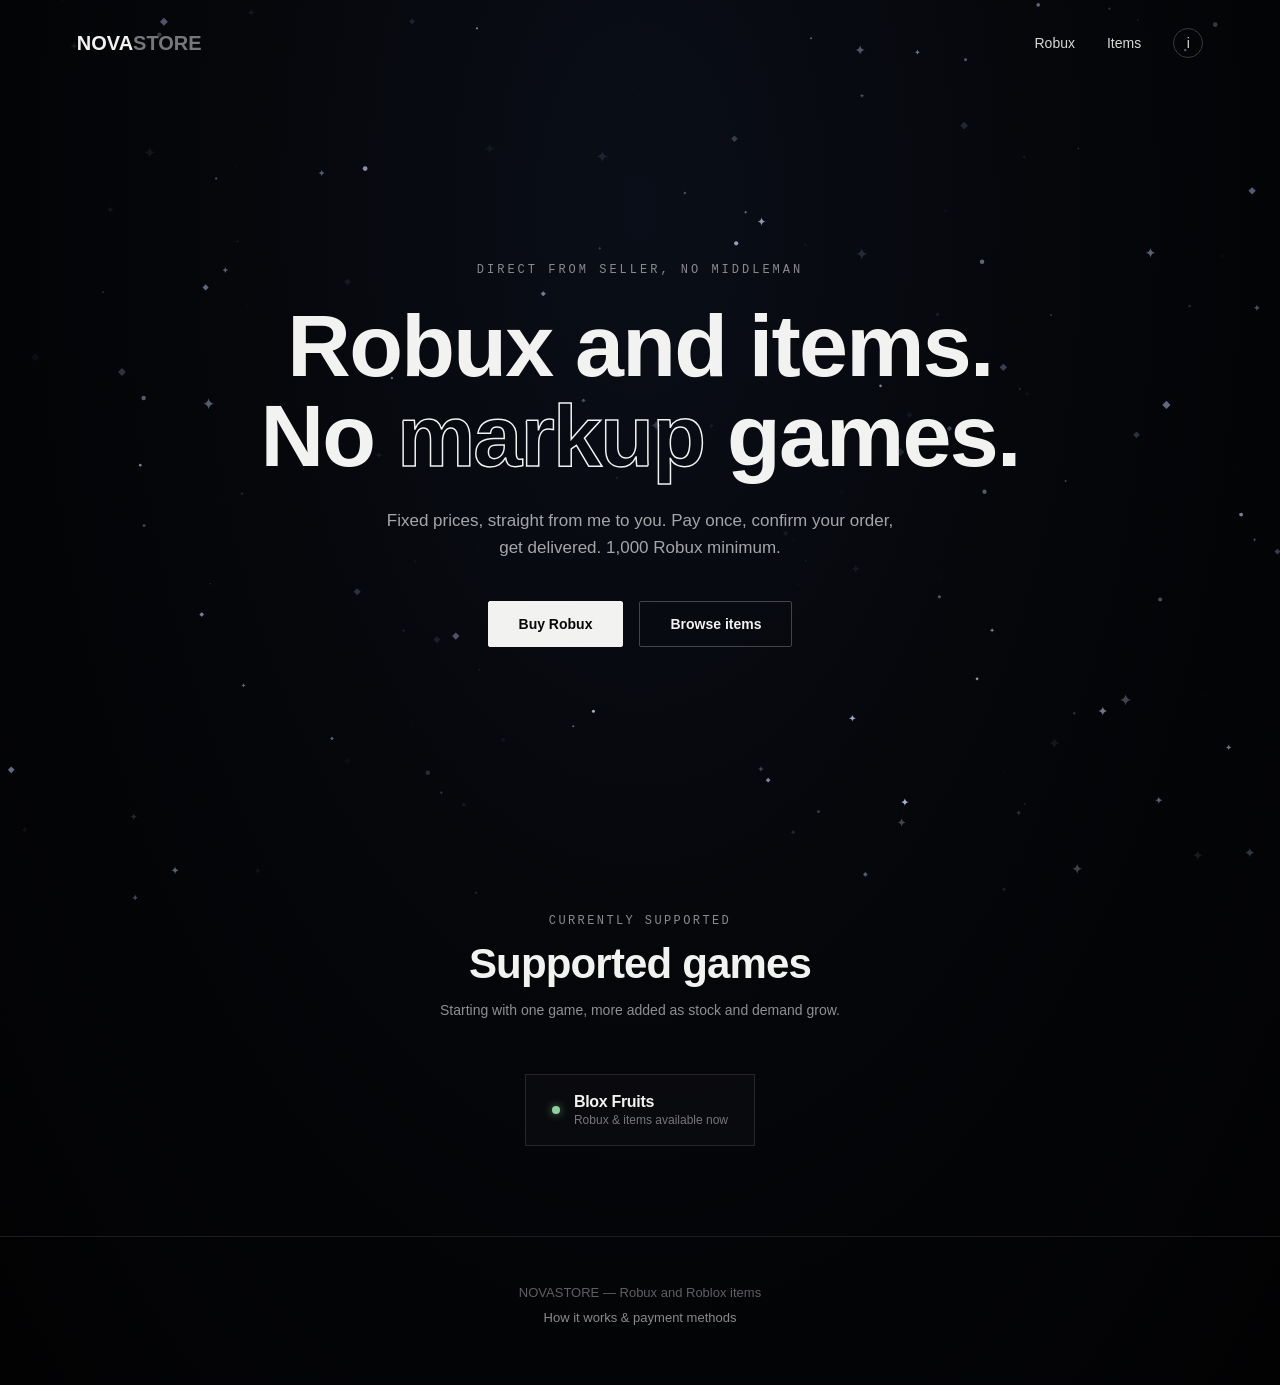
==== commit 6e345270: "Add files via upload" ====
--- a/index.html
+++ b/index.html
@@ -15,10 +15,9 @@
   <nav>
     <a href="index.html" class="logo">NOVA<span>STORE</span></a>
     <div class="links">
-      <a href="store.html#robux">Robux</a>
-      <a href="store.html#items">Items</a>
-      <a href="store.html#how">How it works</a>
-      <a href="store.html#payments">Payment methods</a>
+      <a href="robux.html">Robux</a>
+      <a href="items.html">Items</a>
+      <a href="info.html" class="info-icon" title="How it works & payment info">i</a>
     </div>
   </nav>
 
@@ -27,14 +26,31 @@
     <h1>Robux and items.<br>No <span class="out">markup</span> games.</h1>
     <p>Fixed prices, straight from me to you. Pay once, confirm your order, get delivered. 1,000 Robux minimum.</p>
     <div class="btn-row">
-      <a href="store.html" class="btn btn-primary">Browse the store</a>
-      <a href="store.html#how" class="btn btn-ghost">How it works</a>
+      <a href="robux.html" class="btn btn-primary">Buy Robux</a>
+      <a href="items.html" class="btn btn-ghost">Browse items</a>
     </div>
   </div>
 
+  <section id="games">
+    <div class="section-head">
+      <div class="tag mono">Currently supported</div>
+      <h2>Supported games</h2>
+      <p>Starting with one game, more added as stock and demand grow.</p>
+    </div>
+    <div class="game-strip">
+      <div class="game-chip">
+        <div class="dot"></div>
+        <div>
+          <h3>Blox Fruits</h3>
+          <p>Robux & items available now</p>
+        </div>
+      </div>
+    </div>
+  </section>
+
   <footer>
     <div>NOVASTORE — Robux and Roblox items</div>
-    <div style="margin-top:10px;">Direct payment · Fixed prices · Delivered by hand</div>
+    <div style="margin-top:10px;"><a href="info.html">How it works & payment methods</a></div>
   </footer>
 
 </div>
--- a/style.css
+++ b/style.css
@@ -19,8 +19,16 @@
 }
 .logo { font-size:20px; font-weight:700; text-decoration:none; color:#f2f2f0; }
 .logo span { color:#77777a; }
-nav .links a { color:#d8d8d6; text-decoration:none; margin-left:32px; font-size:14px; font-weight:500; }
+nav .links { display:flex; align-items:center; gap:32px; }
+nav .links a { color:#d8d8d6; text-decoration:none; font-size:14px; font-weight:500; }
 nav .links a:hover { color:#fff; }
+.info-icon {
+  width:30px; height:30px; border:1px solid #3a3a3e; border-radius:50%;
+  display:flex; align-items:center; justify-content:center;
+  color:#a6a6a9; text-decoration:none; font-size:13px; font-family:'Space Grotesk',sans-serif; font-weight:700;
+  transition:all .2s ease;
+}
+.info-icon:hover { border-color:#f2f2f0; color:#f2f2f0; }
 
 .hero {
   min-height:82vh; display:flex; flex-direction:column; justify-content:center; align-items:center;
@@ -53,36 +61,53 @@
 .section-head h2 { font-size:clamp(28px,4vw,42px); margin-top:12px; }
 .section-head p { color:#8f8f92; font-size:14px; margin-top:14px; max-width:480px; margin-left:auto; margin-right:auto; }
 
-.pack-grid {
-  display:grid; grid-template-columns:repeat(auto-fit, minmax(220px,1fr)); gap:20px;
-  max-width:1000px; margin:0 auto;
+/* ---- product cards (Robux + items) ---- */
+.pack-grid, .item-grid {
+  display:grid; grid-template-columns:repeat(auto-fit, minmax(240px,1fr)); gap:22px;
+  max-width:1100px; margin:0 auto;
 }
-.pack-card {
-  border:1px solid #2a2a2e; padding:28px 24px; position:relative; display:flex; flex-direction:column; gap:14px;
-  background:rgba(10,10,12,0.5);
+.pcard {
+  border:1px solid #26262b; padding:0; position:relative; overflow:hidden;
+  background:linear-gradient(180deg, rgba(20,22,30,0.6) 0%, rgba(10,10,13,0.6) 100%);
+  display:flex; flex-direction:column; transition:border-color .2s ease, transform .2s ease;
 }
-.pack-card.featured { border:1px solid #f2f2f0; }
-.pack-card .badge {
-  position:absolute; top:-11px; left:24px; background:#f2f2f0; color:#08080a;
-  font-size:11px; font-weight:700; padding:3px 10px; letter-spacing:0.05em;
+.pcard:hover { border-color:#4a4a52; transform:translateY(-2px); }
+.pcard.featured { border-color:#f2f2f0; }
+.pcard .badge {
+  position:absolute; top:14px; left:14px; background:#f2f2f0; color:#08080a; z-index:2;
+  font-size:10px; font-weight:700; padding:3px 9px; letter-spacing:0.05em; border-radius:2px;
 }
-.pack-card h3 { font-size:22px; }
-.pack-card .price { font-size:26px; }
-.pack-card .price small { font-size:13px; color:#8f8f92; font-weight:400; }
-.pack-card .note { color:#8f8f92; font-size:12px; }
-.stock { font-size:11px; text-transform:uppercase; letter-spacing:0.08em; padding:3px 8px; border:1px solid #3a3a3e; display:inline-block; width:fit-content; }
-.stock.in { color:#8fd19e; border-color:#2f4a34; }
-.stock.low { color:#e0c15a; border-color:#4a4330; }
-.stock.out { color:#8a8a8d; border-color:#2a2a2e; }
+.pcard .icon-wrap {
+  height:110px; display:flex; align-items:center; justify-content:center;
+  background:
+    radial-gradient(ellipse at 50% 0%, rgba(120,150,255,0.14) 0%, transparent 70%),
+    repeating-linear-gradient(135deg, rgba(255,255,255,0.02) 0px, rgba(255,255,255,0.02) 1px, transparent 1px, transparent 12px);
+  border-bottom:1px solid #26262b;
+}
+.pcard .icon-wrap svg { width:44px; height:44px; opacity:0.92; }
+.pcard.is-out .icon-wrap svg { opacity:0.3; }
+.pcard.is-out { filter:grayscale(0.6); }
+.pcard-body { padding:22px 22px 24px; display:flex; flex-direction:column; gap:12px; flex:1; }
+.pcard h3 { font-size:19px; }
+.pcard .price { font-size:24px; }
+.pcard .price small { font-size:12px; color:#8f8f92; font-weight:400; }
+.pcard .note { color:#8f8f92; font-size:12px; line-height:1.5; }
+.pcard .desc { color:#8f8f92; font-size:13px; line-height:1.5; }
 
-.item-grid {
-  display:grid; grid-template-columns:repeat(auto-fit, minmax(230px,1fr)); gap:1px;
-  background:#2a2a2e; max-width:1100px; margin:0 auto; border:1px solid #2a2a2e;
+.stock { font-size:10px; text-transform:uppercase; letter-spacing:0.08em; padding:4px 9px; border-radius:2px; display:inline-block; width:fit-content; font-weight:600; }
+.stock.in { color:#8fd19e; background:rgba(60,120,75,0.15); border:1px solid rgba(60,120,75,0.4); }
+.stock.low { color:#e0c15a; background:rgba(120,105,50,0.15); border:1px solid rgba(120,105,50,0.4); }
+.stock.out { color:#8a8a8d; background:rgba(60,60,64,0.15); border:1px solid #3a3a3e; }
+
+/* ---- supported games (homepage) ---- */
+.game-strip { max-width:900px; margin:0 auto; display:flex; justify-content:center; }
+.game-chip {
+  display:flex; align-items:center; gap:14px; border:1px solid #26262b; padding:18px 26px;
+  background:rgba(14,14,17,0.6);
 }
-.item-card { background:rgba(12,12,14,0.85); padding:26px 24px; display:flex; flex-direction:column; gap:12px; }
-.item-card h3 { font-size:17px; }
-.item-card p { color:#8f8f92; font-size:13px; }
-.item-card .price { font-size:19px; margin-top:2px; }
+.game-chip .dot { width:8px; height:8px; border-radius:50%; background:#8fd19e; box-shadow:0 0 8px rgba(143,209,158,0.6); }
+.game-chip h3 { font-size:16px; font-weight:600; }
+.game-chip p { color:#77777a; font-size:12px; margin-top:2px; }
 
 .steps { max-width:760px; margin:0 auto; }
 .step {
@@ -123,8 +148,10 @@
 footer {
   text-align:center; padding:48px 6% 60px; color:#5f5f63; font-size:13px; border-top:1px solid #1c1c1f;
 }
+footer a { color:#8a8a8d; text-decoration:none; }
 
 @media (max-width:640px) {
-  nav .links a { margin-left:16px; font-size:13px; }
+  nav .links { gap:16px; }
+  nav .links a { font-size:13px; }
   section { padding:64px 6%; }
 }
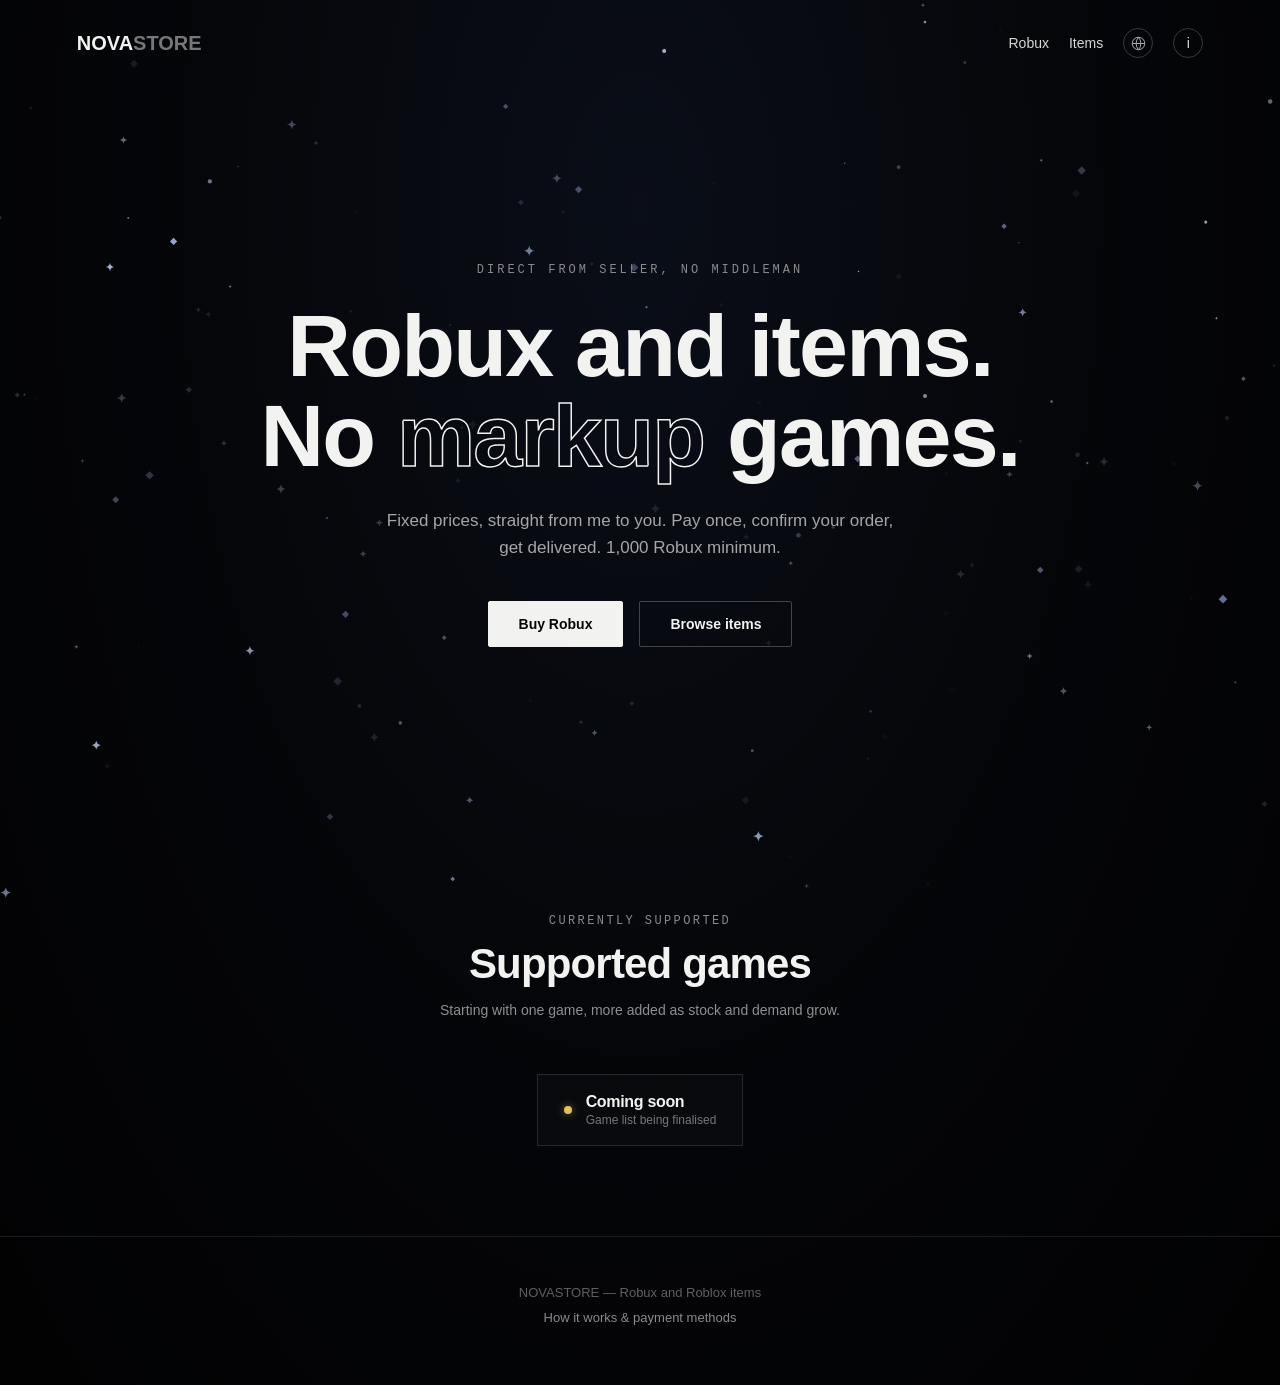
==== commit 10bf3ccd: "Add files via upload" ====
--- a/index.html
+++ b/index.html
@@ -17,9 +17,26 @@
     <div class="links">
       <a href="robux.html">Robux</a>
       <a href="items.html">Items</a>
+      <div class="lang-wrap">
+        <button class="lang-btn" onclick="toggleLangMenu()" title="Change language">
+          <svg viewBox="0 0 24 24" fill="none" stroke="currentColor" stroke-width="1.6"><circle cx="12" cy="12" r="10"/><path d="M2 12h20M12 2a15 15 0 0 1 0 20M12 2a15 15 0 0 0 0 20"/></svg>
+        </button>
+        <div class="lang-menu" id="langMenu">
+          <button onclick="setLanguage('en')">English</button>
+          <button onclick="setLanguage('es')">Español</button>
+          <button onclick="setLanguage('fr')">Français</button>
+          <button onclick="setLanguage('de')">Deutsch</button>
+          <button onclick="setLanguage('pt')">Português</button>
+          <button onclick="setLanguage('ar')">العربية</button>
+          <button onclick="setLanguage('hi')">हिन्दी</button>
+          <button onclick="setLanguage('zh-CN')">中文</button>
+          <button onclick="setLanguage('ja')">日本語</button>
+        </div>
+      </div>
       <a href="info.html" class="info-icon" title="How it works & payment info">i</a>
     </div>
   </nav>
+  <div id="google_translate_element"></div>
 
   <div class="hero">
     <div class="eyebrow mono">Direct from seller, no middleman</div>
@@ -39,10 +56,10 @@
     </div>
     <div class="game-strip">
       <div class="game-chip">
-        <div class="dot"></div>
+        <div class="dot" style="background:#e0c15a; box-shadow:0 0 8px rgba(224,193,90,0.5);"></div>
         <div>
-          <h3>Blox Fruits</h3>
-          <p>Robux & items available now</p>
+          <h3>Coming soon</h3>
+          <p>Game list being finalised</p>
         </div>
       </div>
     </div>
@@ -56,5 +73,7 @@
 </div>
 
 <script src="stars.js"></script>
+<script src="translate.js"></script>
+<script src="//translate.google.com/translate_a/element.js?cb=googleTranslateInit"></script>
 </body>
 </html>
--- a/style.css
+++ b/style.css
@@ -19,16 +19,38 @@
 }
 .logo { font-size:20px; font-weight:700; text-decoration:none; color:#f2f2f0; }
 .logo span { color:#77777a; }
-nav .links { display:flex; align-items:center; gap:32px; }
+nav .links { display:flex; align-items:center; gap:20px; }
 nav .links a { color:#d8d8d6; text-decoration:none; font-size:14px; font-weight:500; }
 nav .links a:hover { color:#fff; }
 .info-icon {
   width:30px; height:30px; border:1px solid #3a3a3e; border-radius:50%;
   display:flex; align-items:center; justify-content:center;
   color:#a6a6a9; text-decoration:none; font-size:13px; font-family:'Space Grotesk',sans-serif; font-weight:700;
-  transition:all .2s ease;
+  transition:all .2s ease; cursor:pointer; background:none;
 }
 .info-icon:hover { border-color:#f2f2f0; color:#f2f2f0; }
+
+/* ---- language switcher ---- */
+.lang-wrap { position:relative; }
+.lang-btn {
+  width:30px; height:30px; border:1px solid #3a3a3e; border-radius:50%;
+  display:flex; align-items:center; justify-content:center;
+  color:#a6a6a9; background:none; cursor:pointer; transition:all .2s ease;
+}
+.lang-btn:hover { border-color:#f2f2f0; color:#f2f2f0; }
+.lang-btn svg { width:15px; height:15px; }
+.lang-menu {
+  position:absolute; top:38px; right:0; background:#0c0c0f; border:1px solid #2a2a2e;
+  min-width:150px; display:none; flex-direction:column; z-index:20; border-radius:2px;
+  box-shadow:0 8px 24px rgba(0,0,0,0.5);
+}
+.lang-menu.open { display:flex; }
+.lang-menu button {
+  background:none; border:none; color:#d8d8d6; text-align:left; padding:11px 16px;
+  font-size:13px; cursor:pointer; font-family:inherit;
+}
+.lang-menu button:hover { background:#18181b; color:#fff; }
+#google_translate_element { display:none; }
 
 .hero {
   min-height:82vh; display:flex; flex-direction:column; justify-content:center; align-items:center;
@@ -99,6 +121,42 @@
 .stock.low { color:#e0c15a; background:rgba(120,105,50,0.15); border:1px solid rgba(120,105,50,0.4); }
 .stock.out { color:#8a8a8d; background:rgba(60,60,64,0.15); border:1px solid #3a3a3e; }
 
+.discount-ribbon {
+  position:absolute; top:14px; right:14px; z-index:2;
+  background:#1e3a24; color:#8fd19e; border:1px solid #3a6b45;
+  font-size:11px; font-weight:700; padding:4px 9px; border-radius:2px;
+}
+
+/* ---- payment method selector ---- */
+.paymethod-row { display:flex; gap:6px; flex-wrap:wrap; }
+.paymethod-pill {
+  position:relative; flex:1; min-width:80px; border:1px solid #2a2a2e; background:#0e0e10;
+  color:#a6a6a9; font-size:11px; padding:8px 6px; text-align:center; cursor:pointer;
+  border-radius:2px; transition:all .15s ease;
+}
+.paymethod-pill.selected { border-color:#f2f2f0; color:#f2f2f0; background:#1a1a1d; }
+.paymethod-pill .rec {
+  position:absolute; top:-8px; left:50%; transform:translateX(-50%);
+  background:#f2f2f0; color:#08080a; font-size:8px; font-weight:700; padding:1px 5px; border-radius:2px; white-space:nowrap;
+}
+
+.required { color:#e08a8a; margin-left:3px; }
+
+/* ---- order ticket ---- */
+.ticket {
+  max-width:460px; margin:0 auto; border:1px solid #2a2a2e; padding:24px; display:none;
+  background:rgba(14,14,17,0.7);
+}
+.ticket.show { display:block; }
+.ticket .row { display:flex; align-items:center; gap:12px; margin-bottom:4px; }
+.ticket .dot { width:10px; height:10px; border-radius:50%; flex-shrink:0; }
+.ticket .dot.orange { background:#e0a15a; box-shadow:0 0 8px rgba(224,161,90,0.6); }
+.ticket .dot.yellow { background:#e0c15a; box-shadow:0 0 8px rgba(224,193,90,0.6); }
+.ticket .dot.green { background:#8fd19e; box-shadow:0 0 8px rgba(143,209,158,0.6); }
+.ticket h3 { font-size:15px; }
+.ticket p { color:#8f8f92; font-size:13px; line-height:1.6; margin-top:8px; }
+.ticket .oid { font-size:11px; color:#5f5f63; margin-top:14px; }
+
 /* ---- supported games (homepage) ---- */
 .game-strip { max-width:900px; margin:0 auto; display:flex; justify-content:center; }
 .game-chip {
